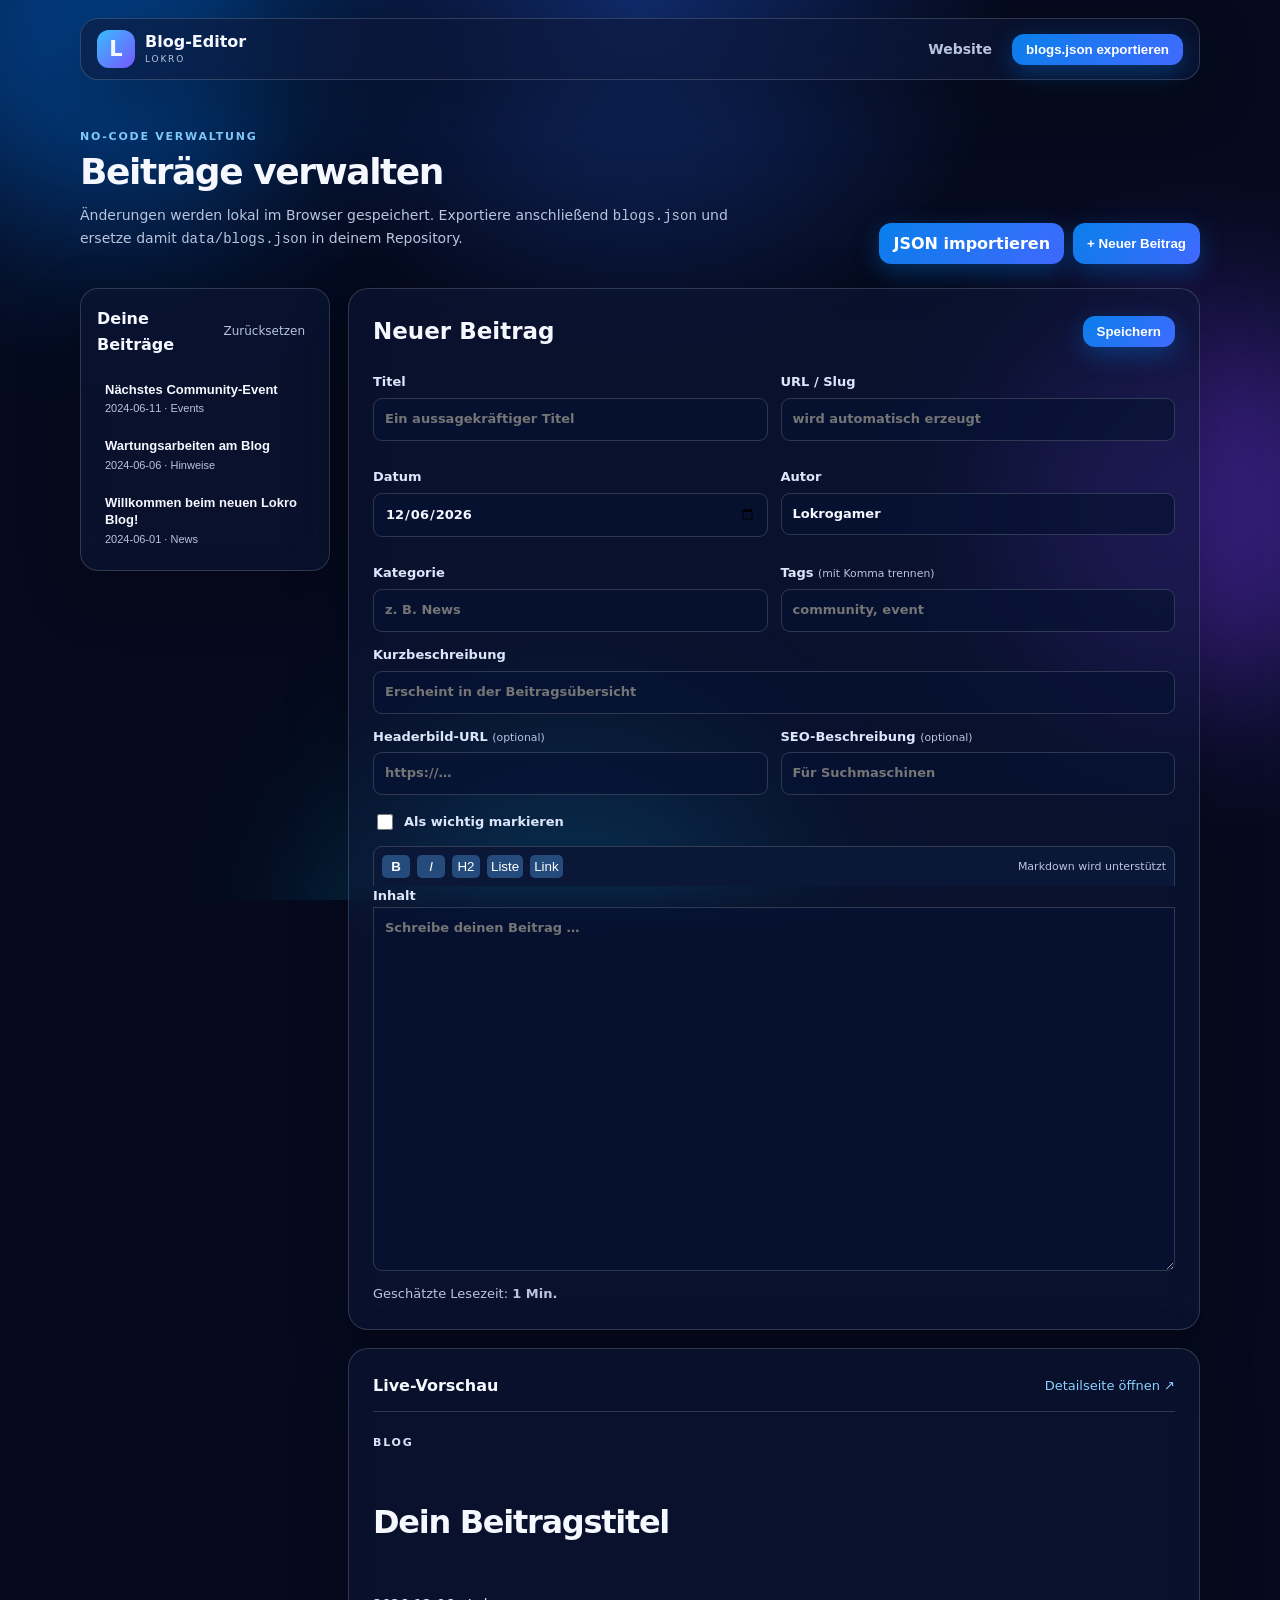
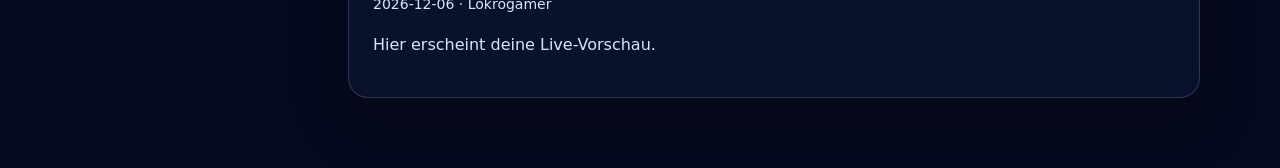
==== admin/index.html @ 9db5b420 "Redesign blog homepage and add editor usage docs" ====
<!doctype html>
<html lang="de"><head><meta charset="utf-8"><meta name="viewport" content="width=device-width,initial-scale=1"><title>Blog-Editor · Lokro</title><link rel="stylesheet" href="../css/style.css"><link rel="stylesheet" href="editor.css"></head>
<body><div class="aurora" aria-hidden="true"><i></i><i></i><i></i></div>
<header class="site-header shell glass"><a class="brand" href="../index.html"><span class="brand-mark">L</span><span><b>Blog-Editor</b><small>LOKRO</small></span></a><nav><a href="../index.html">Website</a><button id="download" class="button compact" type="button">blogs.json exportieren</button></nav></header>
<main class="shell editor-shell"><section class="editor-head"><div><p class="eyebrow">NO-CODE VERWALTUNG</p><h1>Beiträge verwalten</h1><p class="muted">Änderungen werden lokal im Browser gespeichert. Exportiere anschließend <code>blogs.json</code> und ersetze damit <code>data/blogs.json</code> in deinem Repository.</p></div><div class="head-actions"><label class="button compact file-button">JSON importieren<input id="import" type="file" accept="application/json"></label><button id="newPost" class="button compact" type="button">+ Neuer Beitrag</button></div></section>
<section class="editor-layout"><aside class="post-manager glass"><div class="manager-top"><b>Deine Beiträge</b><button id="reset" class="quiet" type="button" title="Lokale Entwürfe verwerfen">Zurücksetzen</button></div><div id="postList"></div></aside>
<section class="workspace"><form id="editor" class="editor-form glass"><div class="form-top"><h2 id="formTitle">Neuer Beitrag</h2><div><button id="delete" class="quiet danger" type="button" hidden>Löschen</button><button class="button compact" type="submit">Speichern</button></div></div><input id="id" type="hidden"><div class="form-grid"><label>Titel<input id="title" required placeholder="Ein aussagekräftiger Titel"></label><label>URL / Slug<input id="slug" required placeholder="wird automatisch erzeugt"></label><label>Datum<input id="date" type="date" required></label><label>Autor<input id="author" required value="Lokrogamer"></label><label>Kategorie<input id="category" list="categories" placeholder="z. B. News"><datalist id="categories"><option>News</option><option>Events</option><option>Hinweise</option></datalist></label><label>Tags <small>(mit Komma trennen)</small><input id="tags" placeholder="community, event"></label></div><label>Kurzbeschreibung<input id="excerpt" maxlength="190" placeholder="Erscheint in der Beitragsübersicht"></label><div class="form-grid"><label>Headerbild-URL <small>(optional)</small><input id="image" type="url" placeholder="https://…"></label><label>SEO-Beschreibung <small>(optional)</small><input id="seoDescription" maxlength="160" placeholder="Für Suchmaschinen"></label></div><label class="check"><input id="important" type="checkbox"> Als wichtig markieren</label><div class="content-editor"><div class="editor-toolbar"><button type="button" data-wrap="**|**" title="Fett"><b>B</b></button><button type="button" data-wrap="*|*" title="Kursiv"><i>I</i></button><button type="button" data-prefix="## " title="Überschrift">H2</button><button type="button" data-prefix="- " title="Liste">Liste</button><button type="button" data-wrap="[Linktext](https://)|" title="Link">Link</button><span>Markdown wird unterstützt</span></div><label>Inhalt<textarea id="content" required rows="17" placeholder="Schreibe deinen Beitrag …"></textarea></label></div><p class="reading">Geschätzte Lesezeit: <b id="readingTime">1 Min.</b></p></form><section class="preview glass"><div class="preview-heading"><b>Live-Vorschau</b><a id="openPreview" target="_blank" rel="noreferrer">Detailseite öffnen ↗</a></div><article id="previewContent"></article></section></section></section>
</main><div id="toast" role="status"></div><script type="module" src="editor.js"></script></body></html>
---- css/style.css ----
:root{--ink:#f6f8ff;--muted:#b9c5df;--line:rgba(255,255,255,.16);--glass:rgba(13,23,55,.58);--blue:#159aff;--violet:#a779ff;--shadow:0 22px 60px rgba(0,0,0,.26)}*{box-sizing:border-box}html{scroll-behavior:smooth}body{margin:0;min-height:100vh;background:#050a1e;color:var(--ink);font-family:Inter,ui-sans-serif,system-ui,-apple-system,"Segoe UI",sans-serif;line-height:1.6}.shell{width:min(1120px,calc(100% - 32px));margin-inline:auto}.aurora{pointer-events:none;position:fixed;inset:0;overflow:hidden;z-index:-1;background:radial-gradient(circle at 50% 0,#102b6b 0,transparent 33%),#050a1e}.aurora i{position:absolute;border-radius:50%;filter:blur(85px);opacity:.42}.aurora i:nth-child(1){width:410px;height:410px;background:#007dff;top:-180px;left:-100px}.aurora i:nth-child(2){width:380px;height:380px;background:#7c3cff;right:-110px;top:35%}.aurora i:nth-child(3){width:420px;height:420px;background:#01a8d6;bottom:-270px;left:28%}.glass{background:var(--glass);border:1px solid var(--line);box-shadow:var(--shadow);backdrop-filter:blur(18px);-webkit-backdrop-filter:blur(18px)}.site-header{position:sticky;top:18px;z-index:5;margin-top:18px;padding:11px 16px;border-radius:18px;display:flex;align-items:center;justify-content:space-between}.brand{display:flex;align-items:center;gap:10px;text-decoration:none;color:var(--ink);line-height:1}.brand-mark{display:grid;place-items:center;width:38px;height:38px;border-radius:12px;font-weight:900;font-size:21px;background:linear-gradient(135deg,#38bdff,#7856ff)}.brand b,.brand small{display:block}.brand small{font-size:9px;letter-spacing:.2em;color:var(--muted);margin-top:5px}nav{display:flex;align-items:center;gap:20px}nav a,.text-link{color:var(--muted);text-decoration:none;font-size:14px;font-weight:650}nav a:hover,.text-link:hover{color:#fff}.button{display:inline-block;border:0;border-radius:12px;padding:12px 18px;background:linear-gradient(135deg,#087fea,#416aff);color:#fff;text-decoration:none;font-weight:750;box-shadow:0 8px 24px #056bd066;cursor:pointer}.button:hover{filter:brightness(1.13)}.compact{padding:8px 14px}.hero{margin-top:88px;padding:clamp(34px,7vw,78px);border-radius:28px;text-align:center}.eyebrow{color:#83ceff;font-size:11px;font-weight:800;letter-spacing:.16em;margin:0 0 8px}.hero h1{font-size:clamp(40px,7vw,76px);line-height:1.02;letter-spacing:-.06em;margin:0 auto;max-width:820px}.hero h1 span,.gradient{background:linear-gradient(90deg,#69d6ff,#ac7dff);background-clip:text;-webkit-background-clip:text;color:transparent}.lead{max-width:580px;margin:22px auto;color:var(--muted);font-size:18px}.hero-actions{display:flex;justify-content:center;align-items:center;gap:22px;margin-top:29px}.controls{display:flex;align-items:center;gap:12px;flex-wrap:wrap;margin:46px 0 25px}.search{display:flex;align-items:center;gap:8px;flex:1 1 260px;border:1px solid var(--line);border-radius:12px;padding:0 13px;background:#07133399}.search span{font-size:22px;color:var(--muted)}input,select,textarea{font:inherit;color:var(--ink)}.search input{width:100%;border:0;outline:0;background:transparent;padding:12px 0}select{border:1px solid var(--line);background:#0c193c;color:var(--ink);padding:12px;border-radius:12px}.tag-filters{display:flex;gap:7px;flex-wrap:wrap}.tag{border:1px solid #62baff55;background:#0d4c844d;color:#caeaff;border-radius:999px;padding:3px 9px;font-size:12px;font-weight:650}.tag-filter{cursor:pointer}.tag-filter.active{background:#278ce2;color:white}.posts-section,.related-section{padding-bottom:70px}.section-heading{display:flex;justify-content:space-between;align-items:end;margin-bottom:18px}.section-heading h2{font-size:29px;line-height:1.1;margin:0;letter-spacing:-.03em}.muted{color:var(--muted);font-size:14px}.post-grid{display:grid;grid-template-columns:repeat(3,1fr);gap:16px}.post-card{overflow:hidden;border-radius:18px;display:flex;flex-direction:column;text-decoration:none;color:var(--ink);transition:transform .2s,border .2s}.post-card:hover{transform:translateY(-4px);border-color:#7bbcfbaa}.post-image{height:150px;background:linear-gradient(140deg,#0879d4,#5f3edb);object-fit:cover;width:100%}.post-body{padding:18px;display:flex;flex:1;flex-direction:column}.post-meta{display:flex;gap:8px;align-items:center;color:var(--muted);font-size:12px}.post-card h3{font-size:20px;line-height:1.2;margin:12px 0 8px;letter-spacing:-.025em}.excerpt{color:var(--muted);font-size:14px;margin:0 0 16px}.post-footer{margin-top:auto;display:flex;justify-content:space-between;gap:8px;align-items:center}.important{background:#e74e76;color:#fff}.loading,.empty{grid-column:1/-1;text-align:center;color:var(--muted);padding:50px}.footer{padding:28px 0;color:var(--muted);font-size:13px;border-top:1px solid var(--line)}.footer a{color:#8fd3ff;margin-left:12px}.article-layout{display:grid;grid-template-columns:minmax(0,760px) 250px;gap:20px;margin-top:58px;align-items:start}.article{border-radius:24px;padding:clamp(24px,5vw,58px)}.article-hero{width:calc(100% + clamp(48px,10vw,116px));margin:26px calc(clamp(24px,5vw,58px) * -1) 28px;height:310px;object-fit:cover}.article h1{font-size:clamp(35px,5vw,58px);line-height:1.06;letter-spacing:-.05em;margin:10px 0 19px}.article h2{font-size:28px;line-height:1.2;margin-top:42px}.article h3{margin-top:30px}.article p,.article li{color:#dce5f7}.article a{color:#83ccff}.article blockquote{border-left:3px solid #54b9ff;margin:24px 0;padding:5px 20px;color:#dbe9ff}.article pre{overflow:auto;background:#030817;padding:17px;border-radius:10px}.article img{max-width:100%;border-radius:12px}.article-meta{display:flex;gap:12px;flex-wrap:wrap;color:var(--muted);font-size:14px}.article-tags{display:flex;gap:7px;flex-wrap:wrap;margin-top:24px}.toc{position:sticky;top:95px;border-radius:16px;padding:18px}.toc b{font-size:14px}.toc nav{display:block;margin-top:9px}.toc a{display:block;padding:5px 0;font-size:13px}.related-section{margin-top:20px}@media(max-width:760px){.site-header nav a:not(.button){display:none}.hero{margin-top:48px}.post-grid{grid-template-columns:1fr}.article-layout{display:block;margin-top:32px}.toc{display:none}.article-hero{height:210px}.controls{margin-top:32px}.hero-actions{flex-direction:column;gap:14px}}
---- admin/editor.css ----
.editor-shell{padding:48px 0 72px}.editor-head{display:flex;justify-content:space-between;gap:28px;align-items:end;margin-bottom:24px}.editor-head h1{font-size:36px;line-height:1;margin:0 0 12px;letter-spacing:-.04em}.editor-head p{max-width:670px}.head-actions{display:flex;gap:9px;flex-wrap:wrap}.file-button input{display:none}.editor-layout{display:grid;grid-template-columns:250px 1fr;gap:18px}.post-manager{height:max-content;max-height:calc(100vh - 130px);overflow:auto;position:sticky;top:96px;border-radius:18px;padding:13px}.manager-top{display:flex;justify-content:space-between;align-items:center;padding:4px 3px 12px}.post-item{display:block;width:100%;border:1px solid transparent;border-radius:11px;text-align:left;background:transparent;color:var(--ink);padding:11px 10px;cursor:pointer}.post-item:hover,.post-item.active{background:#2b75b138;border-color:#70baff55}.post-item b,.post-item small{display:block}.post-item b{font-size:13px;line-height:1.3}.post-item small{font-size:11px;color:var(--muted);margin-top:4px}.workspace{min-width:0}.editor-form,.preview{border-radius:20px;padding:24px}.form-top,.preview-heading{display:flex;justify-content:space-between;align-items:center;gap:10px;margin-bottom:22px}.form-top h2{margin:0;font-size:23px}.form-top>div{display:flex;gap:9px}.form-grid{display:grid;grid-template-columns:1fr 1fr;gap:13px}.editor-form label{display:block;color:#dce7fb;font-size:13px;font-weight:650;margin-bottom:13px}.editor-form label small{color:var(--muted);font-weight:400}.editor-form input:not([type=checkbox]),.editor-form textarea{display:block;width:100%;border:1px solid var(--line);background:#071333b8;color:var(--ink);outline:0;border-radius:9px;padding:10px 11px;margin-top:5px}.editor-form input:focus,.editor-form textarea:focus{border-color:#5cc2ff;box-shadow:0 0 0 3px #58b9ff20}.editor-form textarea{resize:vertical;line-height:1.55}.check{display:flex!important;align-items:center;gap:8px;margin-top:3px}.check input{width:16px;height:16px}.editor-toolbar{display:flex;align-items:center;gap:7px;padding:8px;border:1px solid var(--line);border-bottom:0;border-radius:9px 9px 0 0;background:#0a1736}.editor-toolbar button{border:0;background:#244b7c;color:#fff;border-radius:5px;min-width:28px;padding:4px;cursor:pointer}.editor-toolbar span{font-size:11px;color:var(--muted);margin-left:auto}.content-editor textarea{margin-top:0!important;border-radius:0 0 9px 9px!important}.reading{margin:0;color:var(--muted);font-size:13px}.preview{margin-top:18px}.preview-heading{border-bottom:1px solid var(--line);padding-bottom:12px}.preview-heading a{font-size:13px;color:#8bd0ff;text-decoration:none}.preview #previewContent h1{font-size:32px;line-height:1.1;letter-spacing:-.04em}.preview #previewContent h2{font-size:23px;margin-top:30px}.preview #previewContent p,.preview #previewContent li{color:#dce5f7}.preview #previewContent img{max-width:100%;border-radius:12px}.quiet{border:0;background:transparent;color:var(--muted);font:inherit;font-size:12px;cursor:pointer;padding:8px}.quiet:hover{color:#fff}.danger:hover{color:#ff91a8}#toast{position:fixed;bottom:20px;left:50%;transform:translate(-50%,20px);background:#174c84;color:#fff;border:1px solid #79c7ff;padding:10px 15px;border-radius:10px;opacity:0;transition:.2s;pointer-events:none;font-size:14px}#toast.show{opacity:1;transform:translate(-50%,0)}@media(max-width:800px){.editor-head{display:block}.head-actions{margin-top:16px}.editor-layout{display:block}.post-manager{position:static;max-height:240px;margin-bottom:16px}.form-grid{grid-template-columns:1fr}.editor-form,.preview{padding:17px}}@media(max-width:500px){.editor-head h1{font-size:29px}.site-header nav{gap:5px}.site-header nav .button{font-size:11px}.editor-toolbar span{display:none}}
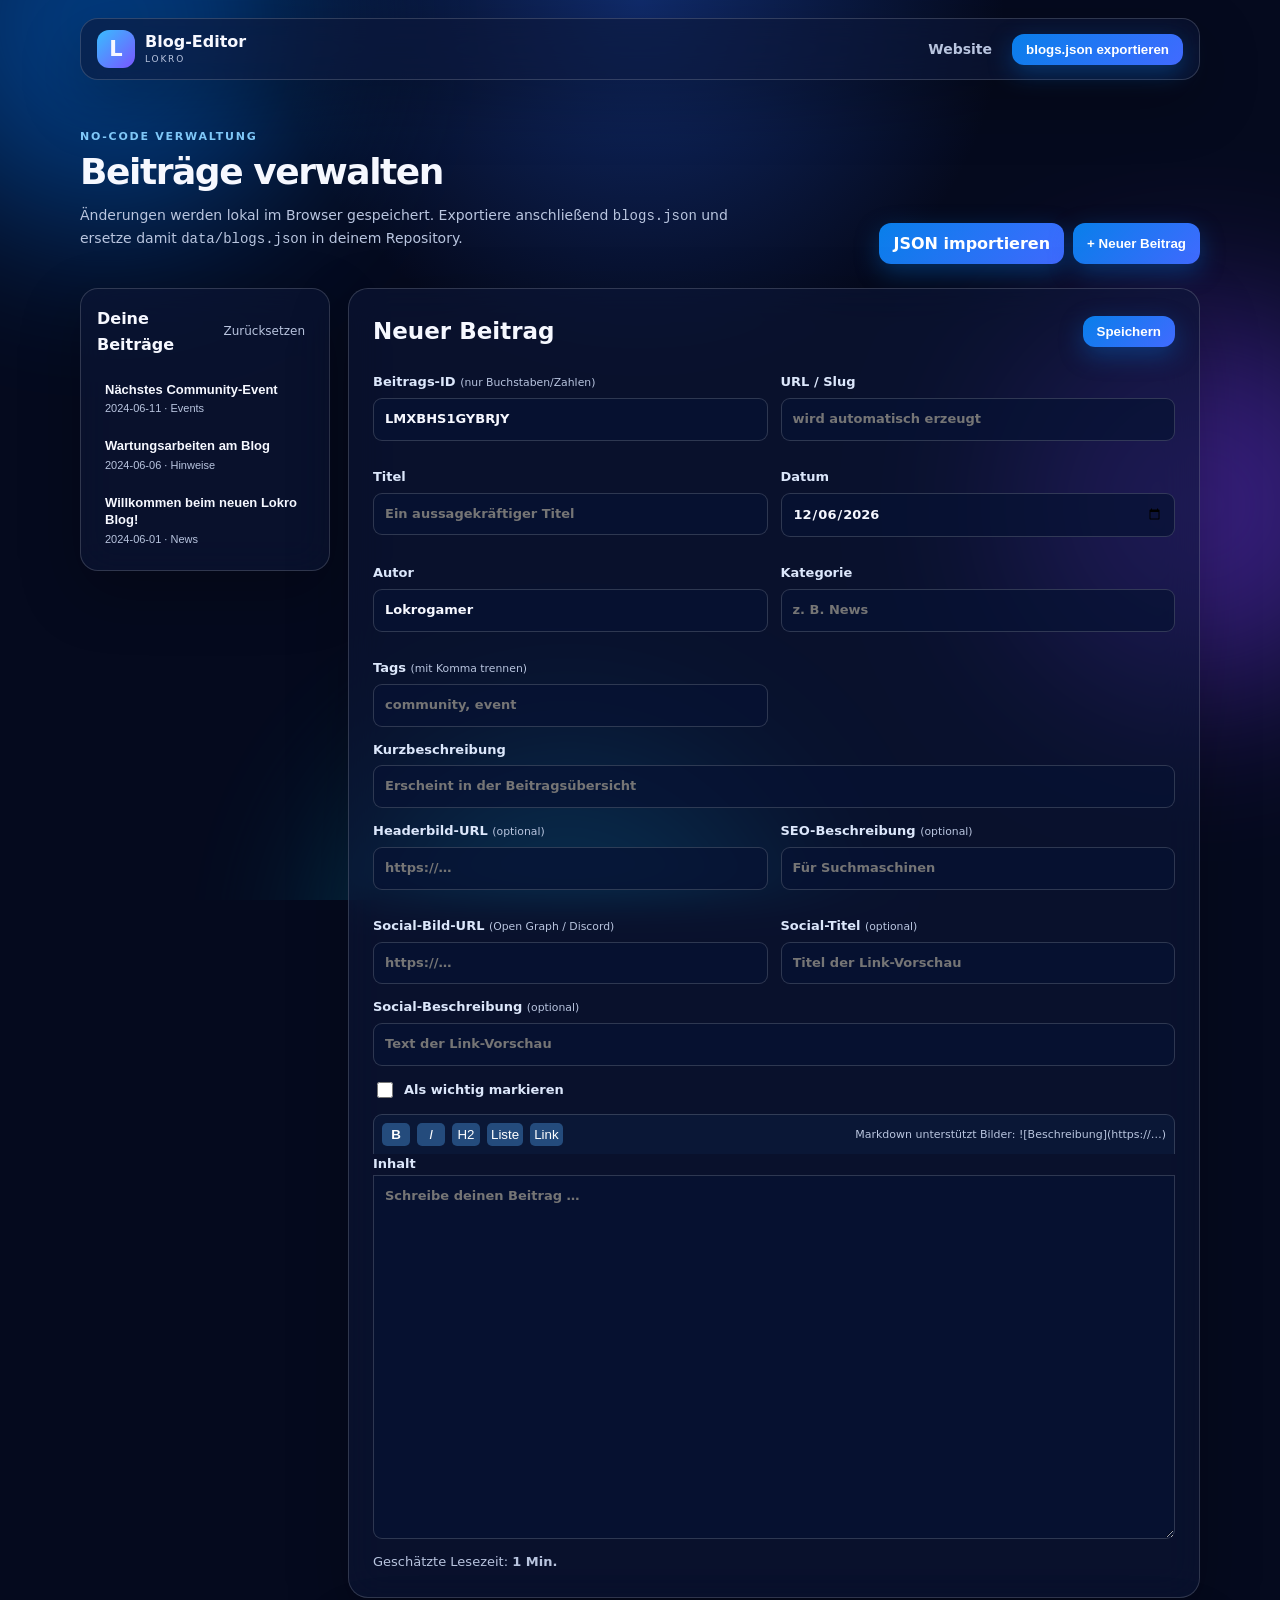
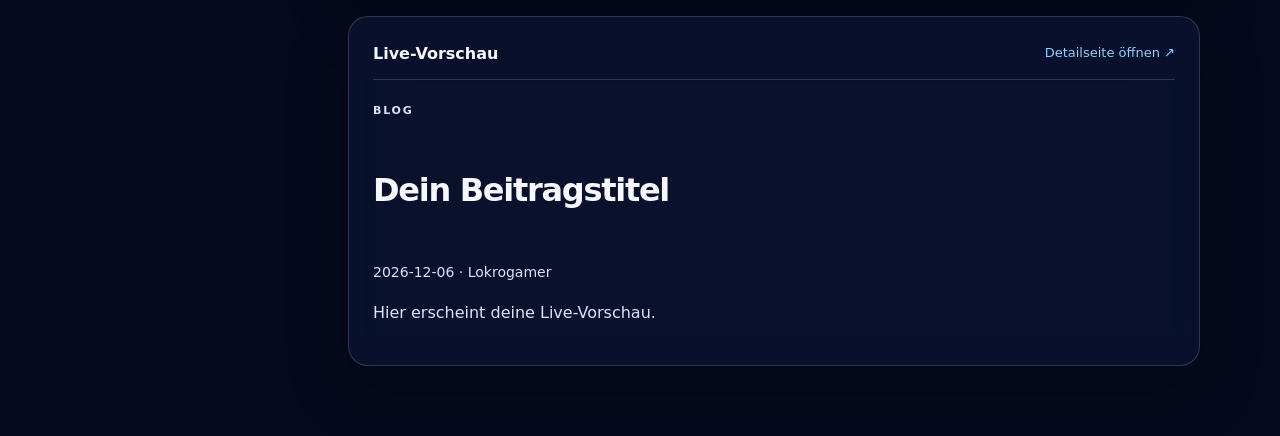
==== commit b9d390c8: "Add post IDs and social card metadata to blog editor" ====
--- a/admin/index.html
+++ b/admin/index.html
@@ -1,8 +1,8 @@
 <!doctype html>
-<html lang="de"><head><meta charset="utf-8"><meta name="viewport" content="width=device-width,initial-scale=1"><title>Blog-Editor · Lokro</title><link rel="stylesheet" href="../css/style.css"><link rel="stylesheet" href="editor.css"></head>
+<html lang="de"><head><meta charset="utf-8"><meta name="viewport" content="width=device-width,initial-scale=1"><meta name="robots" content="noindex, nofollow, noarchive"><title>Blog-Editor · Lokro</title><link rel="stylesheet" href="../css/style.css"><link rel="stylesheet" href="editor.css"></head>
 <body><div class="aurora" aria-hidden="true"><i></i><i></i><i></i></div>
 <header class="site-header shell glass"><a class="brand" href="../index.html"><span class="brand-mark">L</span><span><b>Blog-Editor</b><small>LOKRO</small></span></a><nav><a href="../index.html">Website</a><button id="download" class="button compact" type="button">blogs.json exportieren</button></nav></header>
 <main class="shell editor-shell"><section class="editor-head"><div><p class="eyebrow">NO-CODE VERWALTUNG</p><h1>Beiträge verwalten</h1><p class="muted">Änderungen werden lokal im Browser gespeichert. Exportiere anschließend <code>blogs.json</code> und ersetze damit <code>data/blogs.json</code> in deinem Repository.</p></div><div class="head-actions"><label class="button compact file-button">JSON importieren<input id="import" type="file" accept="application/json"></label><button id="newPost" class="button compact" type="button">+ Neuer Beitrag</button></div></section>
 <section class="editor-layout"><aside class="post-manager glass"><div class="manager-top"><b>Deine Beiträge</b><button id="reset" class="quiet" type="button" title="Lokale Entwürfe verwerfen">Zurücksetzen</button></div><div id="postList"></div></aside>
-<section class="workspace"><form id="editor" class="editor-form glass"><div class="form-top"><h2 id="formTitle">Neuer Beitrag</h2><div><button id="delete" class="quiet danger" type="button" hidden>Löschen</button><button class="button compact" type="submit">Speichern</button></div></div><input id="id" type="hidden"><div class="form-grid"><label>Titel<input id="title" required placeholder="Ein aussagekräftiger Titel"></label><label>URL / Slug<input id="slug" required placeholder="wird automatisch erzeugt"></label><label>Datum<input id="date" type="date" required></label><label>Autor<input id="author" required value="Lokrogamer"></label><label>Kategorie<input id="category" list="categories" placeholder="z. B. News"><datalist id="categories"><option>News</option><option>Events</option><option>Hinweise</option></datalist></label><label>Tags <small>(mit Komma trennen)</small><input id="tags" placeholder="community, event"></label></div><label>Kurzbeschreibung<input id="excerpt" maxlength="190" placeholder="Erscheint in der Beitragsübersicht"></label><div class="form-grid"><label>Headerbild-URL <small>(optional)</small><input id="image" type="url" placeholder="https://…"></label><label>SEO-Beschreibung <small>(optional)</small><input id="seoDescription" maxlength="160" placeholder="Für Suchmaschinen"></label></div><label class="check"><input id="important" type="checkbox"> Als wichtig markieren</label><div class="content-editor"><div class="editor-toolbar"><button type="button" data-wrap="**|**" title="Fett"><b>B</b></button><button type="button" data-wrap="*|*" title="Kursiv"><i>I</i></button><button type="button" data-prefix="## " title="Überschrift">H2</button><button type="button" data-prefix="- " title="Liste">Liste</button><button type="button" data-wrap="[Linktext](https://)|" title="Link">Link</button><span>Markdown wird unterstützt</span></div><label>Inhalt<textarea id="content" required rows="17" placeholder="Schreibe deinen Beitrag …"></textarea></label></div><p class="reading">Geschätzte Lesezeit: <b id="readingTime">1 Min.</b></p></form><section class="preview glass"><div class="preview-heading"><b>Live-Vorschau</b><a id="openPreview" target="_blank" rel="noreferrer">Detailseite öffnen ↗</a></div><article id="previewContent"></article></section></section></section>
+<section class="workspace"><form id="editor" class="editor-form glass"><div class="form-top"><h2 id="formTitle">Neuer Beitrag</h2><div><button id="delete" class="quiet danger" type="button" hidden>Löschen</button><button class="button compact" type="submit">Speichern</button></div></div><div class="form-grid"><label>Beitrags-ID <small>(nur Buchstaben/Zahlen)</small><input id="id" required pattern="[A-Za-z0-9]+" placeholder="z. B. LokroNews01"></label><label>URL / Slug<input id="slug" required placeholder="wird automatisch erzeugt"></label><label>Titel<input id="title" required placeholder="Ein aussagekräftiger Titel"></label><label>Datum<input id="date" type="date" required></label><label>Autor<input id="author" required value="Lokrogamer"></label><label>Kategorie<input id="category" list="categories" placeholder="z. B. News"><datalist id="categories"><option>News</option><option>Events</option><option>Hinweise</option></datalist></label><label>Tags <small>(mit Komma trennen)</small><input id="tags" placeholder="community, event"></label></div><label>Kurzbeschreibung<input id="excerpt" maxlength="190" placeholder="Erscheint in der Beitragsübersicht"></label><div class="form-grid"><label>Headerbild-URL <small>(optional)</small><input id="image" type="url" placeholder="https://…"></label><label>SEO-Beschreibung <small>(optional)</small><input id="seoDescription" maxlength="160" placeholder="Für Suchmaschinen"></label><label>Social-Bild-URL <small>(Open Graph / Discord)</small><input id="socialImage" type="url" placeholder="https://…"></label><label>Social-Titel <small>(optional)</small><input id="socialTitle" maxlength="90" placeholder="Titel der Link-Vorschau"></label></div><label>Social-Beschreibung <small>(optional)</small><input id="socialDescription" maxlength="160" placeholder="Text der Link-Vorschau"></label><label class="check"><input id="important" type="checkbox"> Als wichtig markieren</label><div class="content-editor"><div class="editor-toolbar"><button type="button" data-wrap="**|**" title="Fett"><b>B</b></button><button type="button" data-wrap="*|*" title="Kursiv"><i>I</i></button><button type="button" data-prefix="## " title="Überschrift">H2</button><button type="button" data-prefix="- " title="Liste">Liste</button><button type="button" data-wrap="[Linktext](https://)|" title="Link">Link</button><span>Markdown unterstützt Bilder: ![Beschreibung](https://…)</span></div><label>Inhalt<textarea id="content" required rows="17" placeholder="Schreibe deinen Beitrag …"></textarea></label></div><p class="reading">Geschätzte Lesezeit: <b id="readingTime">1 Min.</b></p></form><section class="preview glass"><div class="preview-heading"><b>Live-Vorschau</b><a id="openPreview" target="_blank" rel="noreferrer">Detailseite öffnen ↗</a></div><article id="previewContent"></article></section></section></section>
 </main><div id="toast" role="status"></div><script type="module" src="editor.js"></script></body></html>
